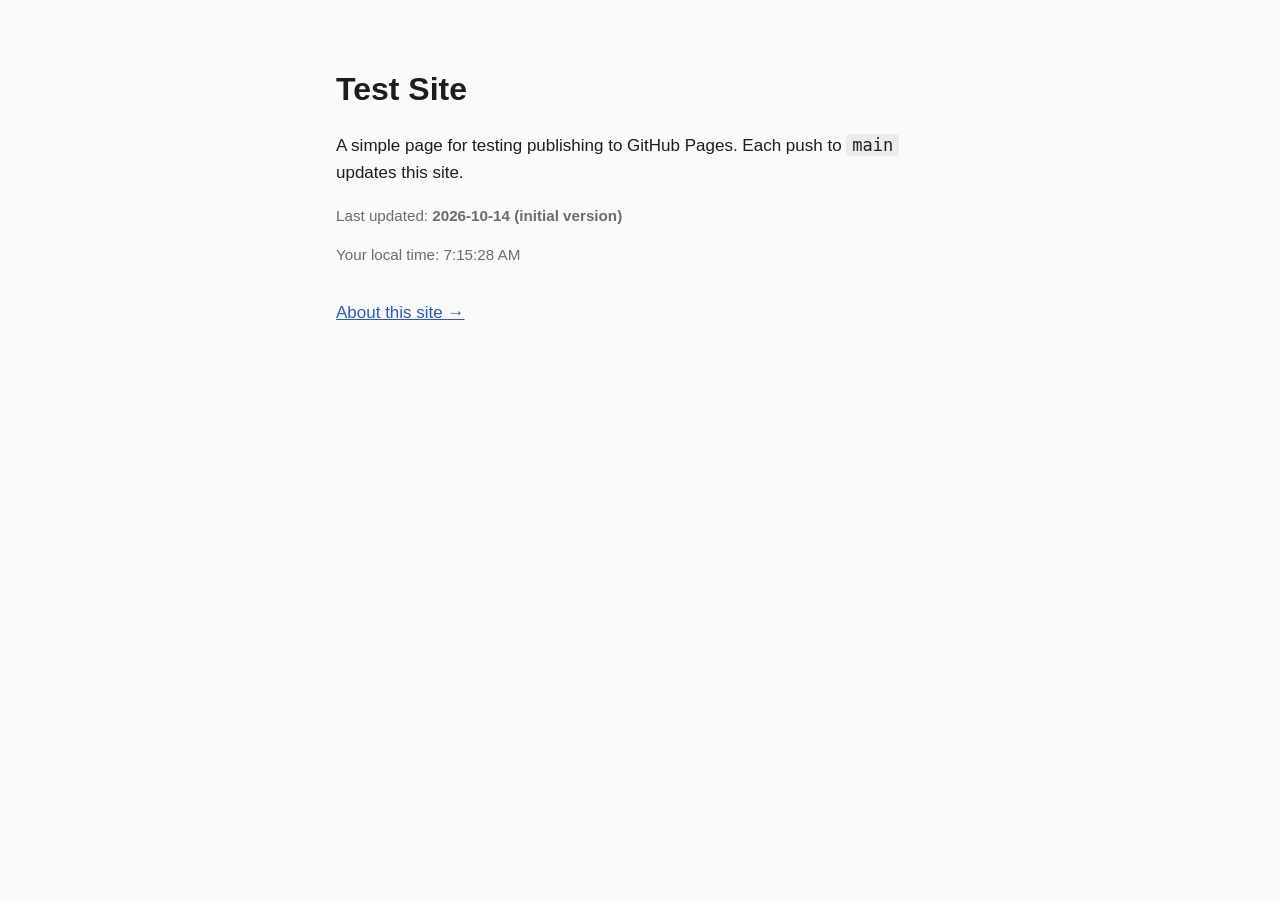
==== index.html @ 6c79cd91 "Initial site Co-Authored-By: Claude Opus 5.5 <noreply@anthropic.com>" ====
<!doctype html>
<html lang="en">
<head>
  <meta charset="utf-8">
  <meta name="viewport" content="width=device-width, initial-scale=1">
  <title>Test Site</title>
  <link rel="stylesheet" href="style.css">
</head>
<body>
  <main>
    <h1>Test Site</h1>
    <p>A simple page for testing publishing to GitHub Pages. Each push to <code>main</code> updates this site.</p>
    <p class="meta">Last updated: <strong id="updated">2026-10-14 (initial version)</strong></p>
    <p class="meta">Your local time: <span id="clock">JavaScript not loaded</span></p>
    <nav><a href="about.html">About this site →</a></nav>
  </main>
  <script src="script.js"></script>
</body>
</html>
---- style.css ----
:root {
  --bg: #fafaf8;
  --fg: #1d1d1f;
  --muted: #6b6b70;
  --accent: #2557d6;
  --code-bg: #ececea;
}
@media (prefers-color-scheme: dark) {
  :root {
    --bg: #161618;
    --fg: #ececee;
    --muted: #9a9aa0;
    --accent: #7ea2ff;
    --code-bg: #26262a;
  }
}
* { box-sizing: border-box; }
body {
  margin: 0;
  background: var(--bg);
  color: var(--fg);
  font: 17px/1.6 -apple-system, BlinkMacSystemFont, "Segoe UI", Roboto, sans-serif;
}
main { max-width: 640px; margin: 0 auto; padding: 64px 16px; }
h1 { margin: 0 0 16px; font-size: 2rem; }
.meta { color: var(--muted); font-size: 0.95rem; }
a { color: var(--accent); }
code { background: var(--code-bg); padding: 1px 6px; border-radius: 4px; }
nav { margin-top: 32px; }
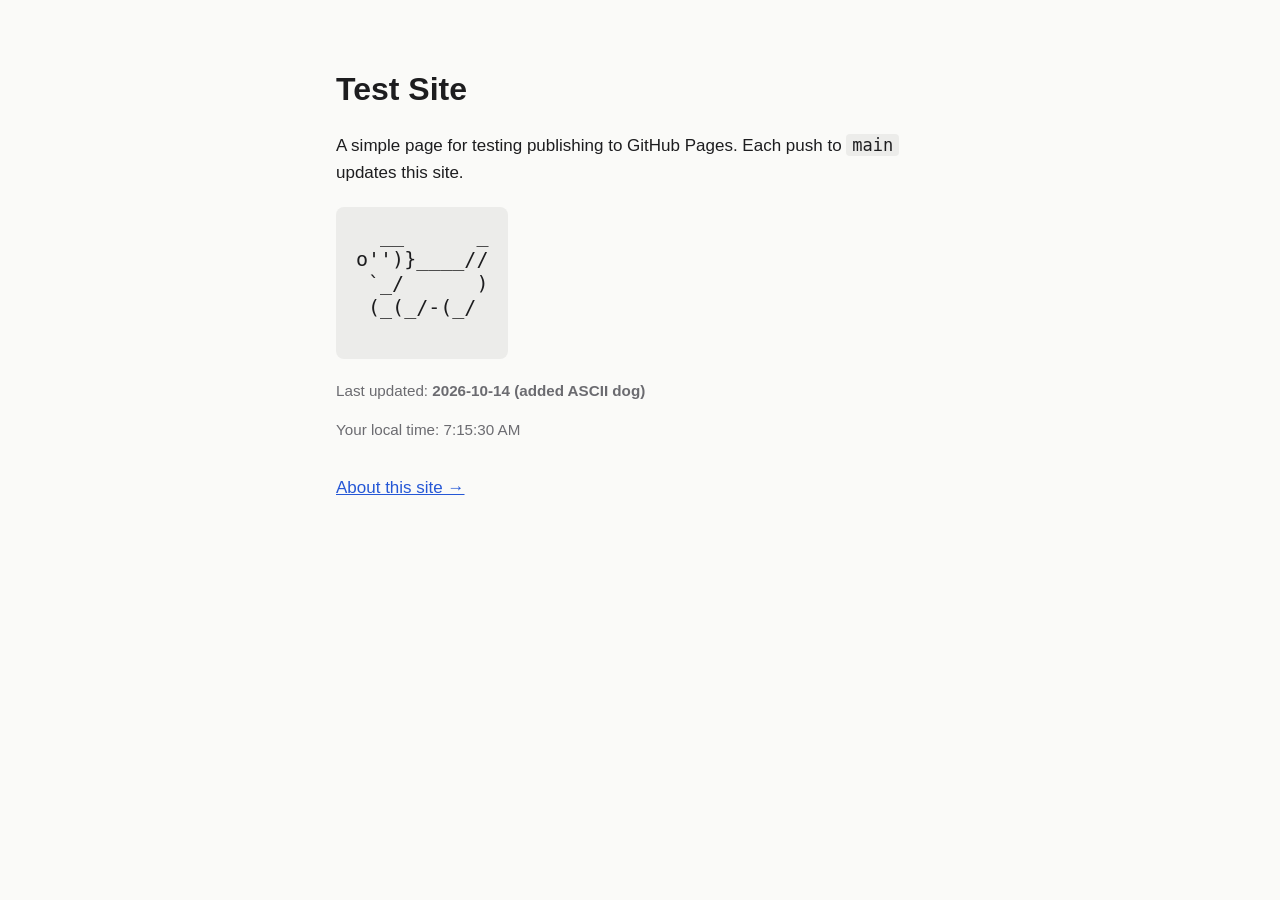
==== commit d55c20c0: "Add ASCII dog to home page Co-Authored-By: Claude Opus 5.5 <noreply@anthropic.com>" ====
--- a/index.html
+++ b/index.html
@@ -10,7 +10,13 @@
   <main>
     <h1>Test Site</h1>
     <p>A simple page for testing publishing to GitHub Pages. Each push to <code>main</code> updates this site.</p>
-    <p class="meta">Last updated: <strong id="updated">2026-10-14 (initial version)</strong></p>
+    <pre class="dog" role="img" aria-label="ASCII art of a dog">
+  __      _
+o'')}____//
+ `_/      )
+ (_(_/-(_/
+    </pre>
+    <p class="meta">Last updated: <strong id="updated">2026-10-14 (added ASCII dog)</strong></p>
     <p class="meta">Your local time: <span id="clock">JavaScript not loaded</span></p>
     <nav><a href="about.html">About this site →</a></nav>
   </main>
--- a/style.css
+++ b/style.css
@@ -27,3 +27,12 @@
 a { color: var(--accent); }
 code { background: var(--code-bg); padding: 1px 6px; border-radius: 4px; }
 nav { margin-top: 32px; }
+.dog {
+  font: 20px/1.2 ui-monospace, SFMono-Regular, Menlo, monospace;
+  background: var(--code-bg);
+  padding: 16px 20px;
+  border-radius: 8px;
+  overflow-x: auto;
+  width: fit-content;
+  max-width: 100%;
+}
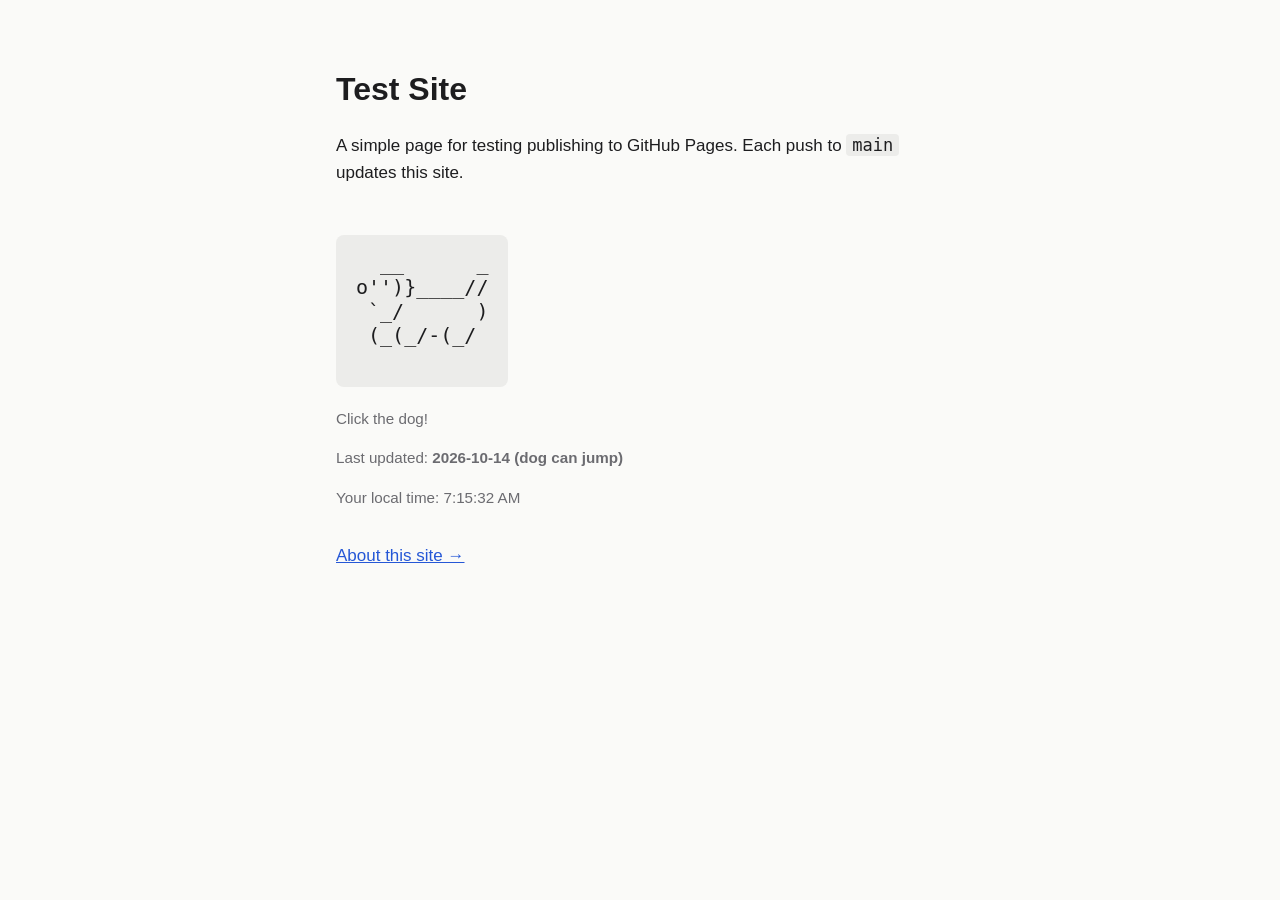
==== commit a7124f0e: "Make the dog jump when clicked Co-Authored-By: Claude Opus 5.5 <noreply@anthropic.com>" ====
--- a/index.html
+++ b/index.html
@@ -10,13 +10,14 @@
   <main>
     <h1>Test Site</h1>
     <p>A simple page for testing publishing to GitHub Pages. Each push to <code>main</code> updates this site.</p>
-    <pre class="dog" role="img" aria-label="ASCII art of a dog">
+    <pre class="dog" role="button" tabindex="0" aria-label="ASCII dog — click to make it jump">
   __      _
 o'')}____//
  `_/      )
  (_(_/-(_/
     </pre>
-    <p class="meta">Last updated: <strong id="updated">2026-10-14 (added ASCII dog)</strong></p>
+    <p class="meta">Click the dog!</p>
+    <p class="meta">Last updated: <strong id="updated">2026-10-14 (dog can jump)</strong></p>
     <p class="meta">Your local time: <span id="clock">JavaScript not loaded</span></p>
     <nav><a href="about.html">About this site →</a></nav>
   </main>
--- a/style.css
+++ b/style.css
@@ -35,4 +35,22 @@
   overflow-x: auto;
   width: fit-content;
   max-width: 100%;
+  margin-top: 48px;
+  cursor: pointer;
+  transform-origin: 50% 100%;
 }
+.dog:focus-visible { outline: 3px solid var(--accent); outline-offset: 3px; }
+.dog.jumping { animation: dog-jump 0.6s; }
+@keyframes dog-jump {
+  0%   { transform: translateY(0) scale(1, 1); animation-timing-function: ease-out; }
+  15%  { transform: translateY(0) scale(1.08, 0.9); animation-timing-function: ease-out; }
+  50%  { transform: translateY(-40px) scale(0.95, 1.06); animation-timing-function: ease-in; }
+  85%  { transform: translateY(0) scale(1.08, 0.9); animation-timing-function: ease-out; }
+  100% { transform: translateY(0) scale(1, 1); }
+}
+@keyframes dog-nudge {
+  50% { transform: translateY(-4px); }
+}
+@media (prefers-reduced-motion: reduce) {
+  .dog.jumping { animation: dog-nudge 0.3s ease-in-out; }
+}
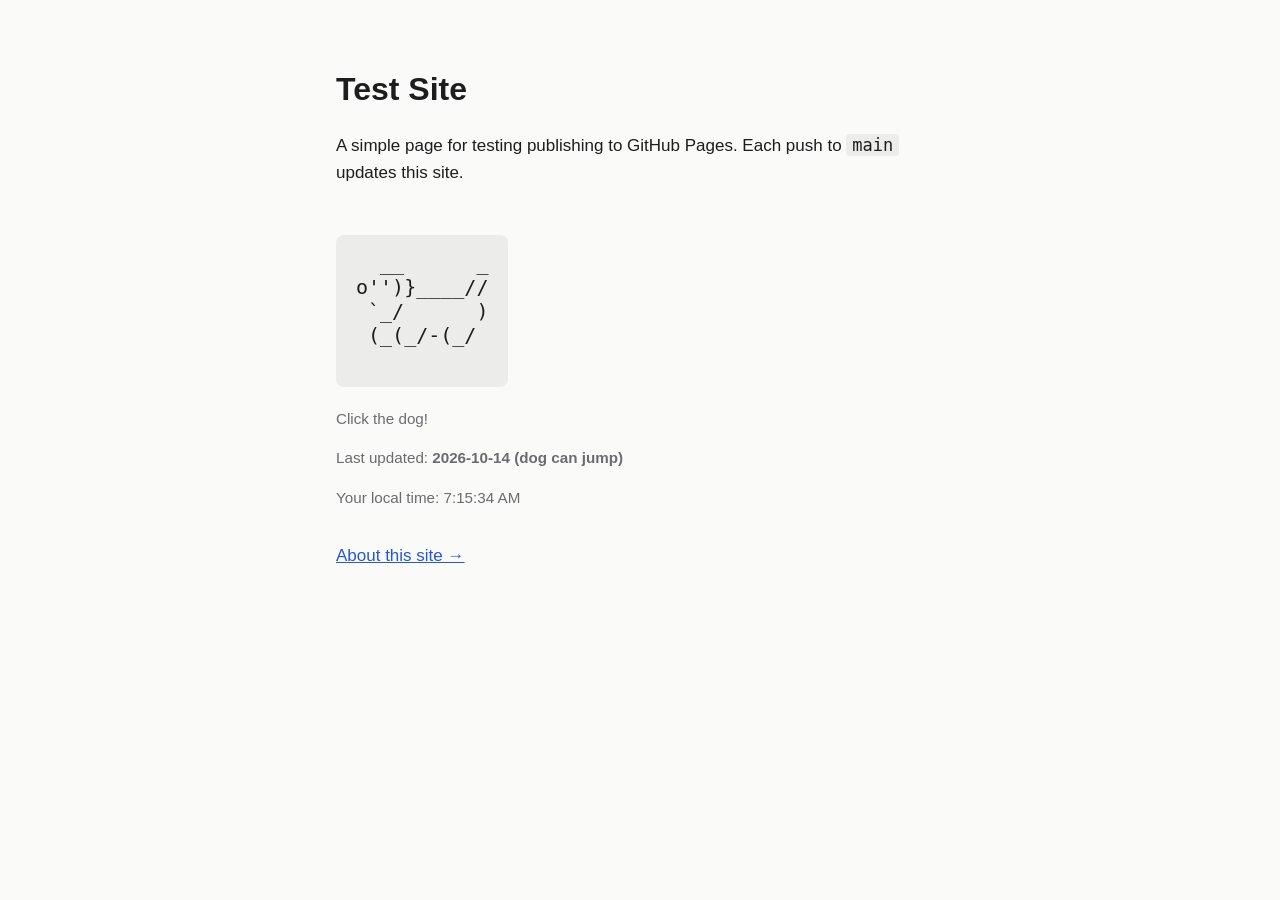
==== commit 8c319502: "Version CSS/JS links so browsers fetch updates Co-Authored-By: Claude Opus 5.5 <noreply@anthropic.co" ====
--- a/index.html
+++ b/index.html
@@ -4,7 +4,7 @@
   <meta charset="utf-8">
   <meta name="viewport" content="width=device-width, initial-scale=1">
   <title>Test Site</title>
-  <link rel="stylesheet" href="style.css">
+  <link rel="stylesheet" href="style.css?v=3">
 </head>
 <body>
   <main>
@@ -21,6 +21,6 @@
     <p class="meta">Your local time: <span id="clock">JavaScript not loaded</span></p>
     <nav><a href="about.html">About this site →</a></nav>
   </main>
-  <script src="script.js"></script>
+  <script src="script.js?v=3"></script>
 </body>
 </html>
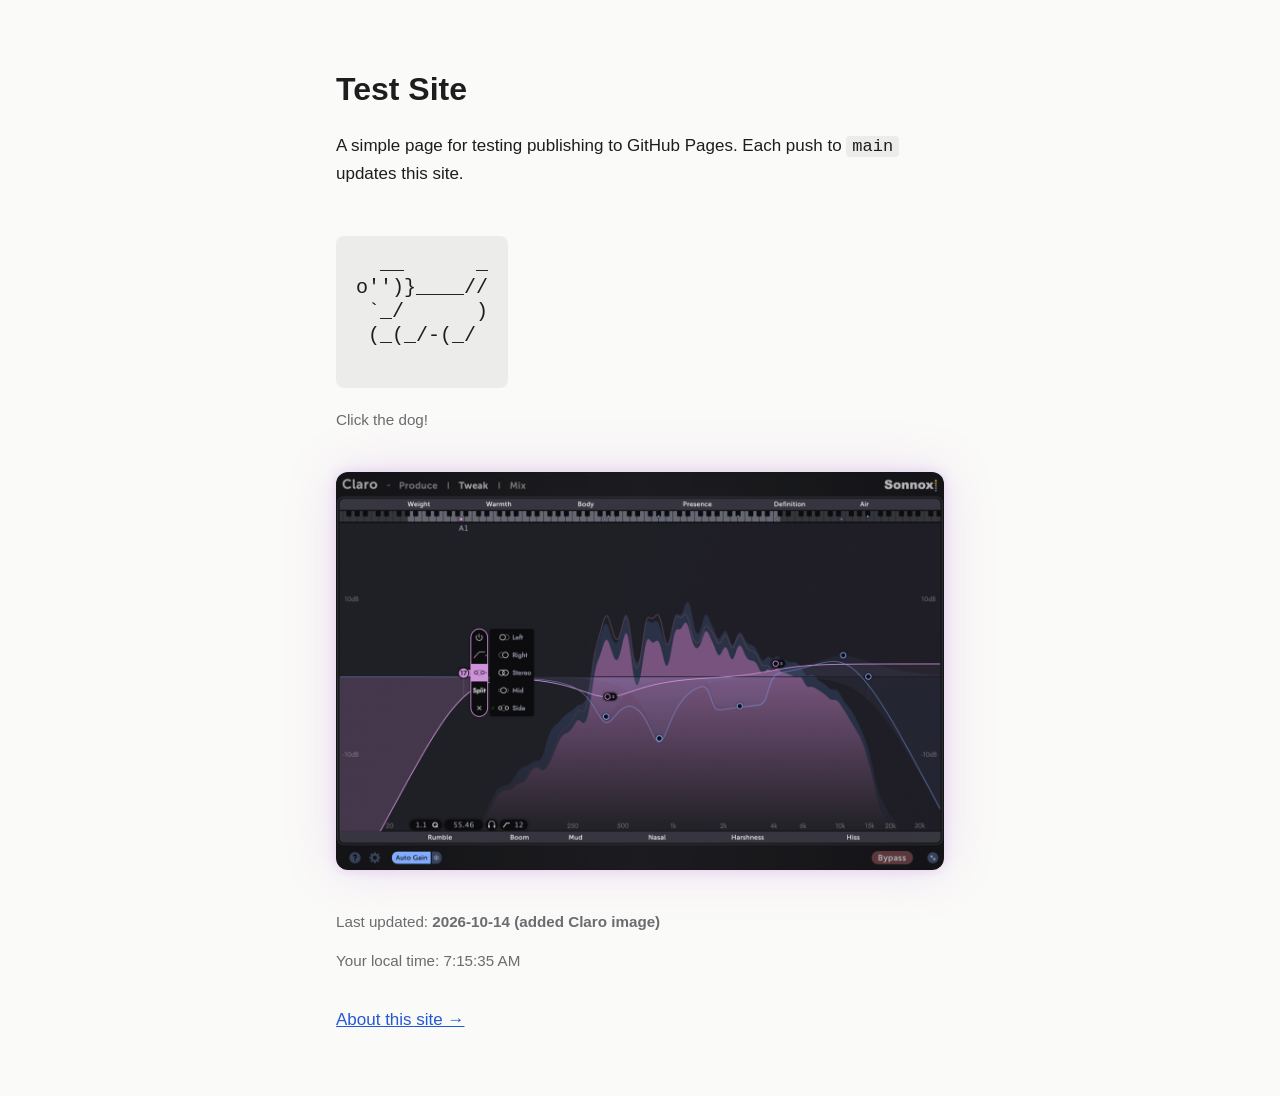
==== commit df6f620b: "Add Claro screenshot with soft outer glow" ====
--- a/index.html
+++ b/index.html
@@ -4,7 +4,7 @@
   <meta charset="utf-8">
   <meta name="viewport" content="width=device-width, initial-scale=1">
   <title>Test Site</title>
-  <link rel="stylesheet" href="style.css?v=3">
+  <link rel="stylesheet" href="style.css?v=4">
 </head>
 <body>
   <main>
@@ -17,10 +17,13 @@
  (_(_/-(_/
     </pre>
     <p class="meta">Click the dog!</p>
-    <p class="meta">Last updated: <strong id="updated">2026-10-14 (dog can jump)</strong></p>
+    <figure class="shot">
+      <img src="images/claro-tweak-view.png" width="1280" height="838" alt="Sonnox Claro plugin in Tweak view, showing the EQ curve over the frequency spectrum">
+    </figure>
+    <p class="meta">Last updated: <strong id="updated">2026-10-14 (added Claro image)</strong></p>
     <p class="meta">Your local time: <span id="clock">JavaScript not loaded</span></p>
     <nav><a href="about.html">About this site →</a></nav>
   </main>
-  <script src="script.js?v=3"></script>
+  <script src="script.js?v=4"></script>
 </body>
 </html>
--- a/style.css
+++ b/style.css
@@ -54,3 +54,13 @@
 @media (prefers-reduced-motion: reduce) {
   .dog.jumping { animation: dog-nudge 0.3s ease-in-out; }
 }
+.shot { margin: 40px 0; }
+.shot img {
+  display: block;
+  width: 100%;
+  height: auto;
+  border-radius: 12px;
+  box-shadow:
+    0 0 12px rgba(197, 143, 224, 0.35),
+    0 0 48px rgba(197, 143, 224, 0.25);
+}
